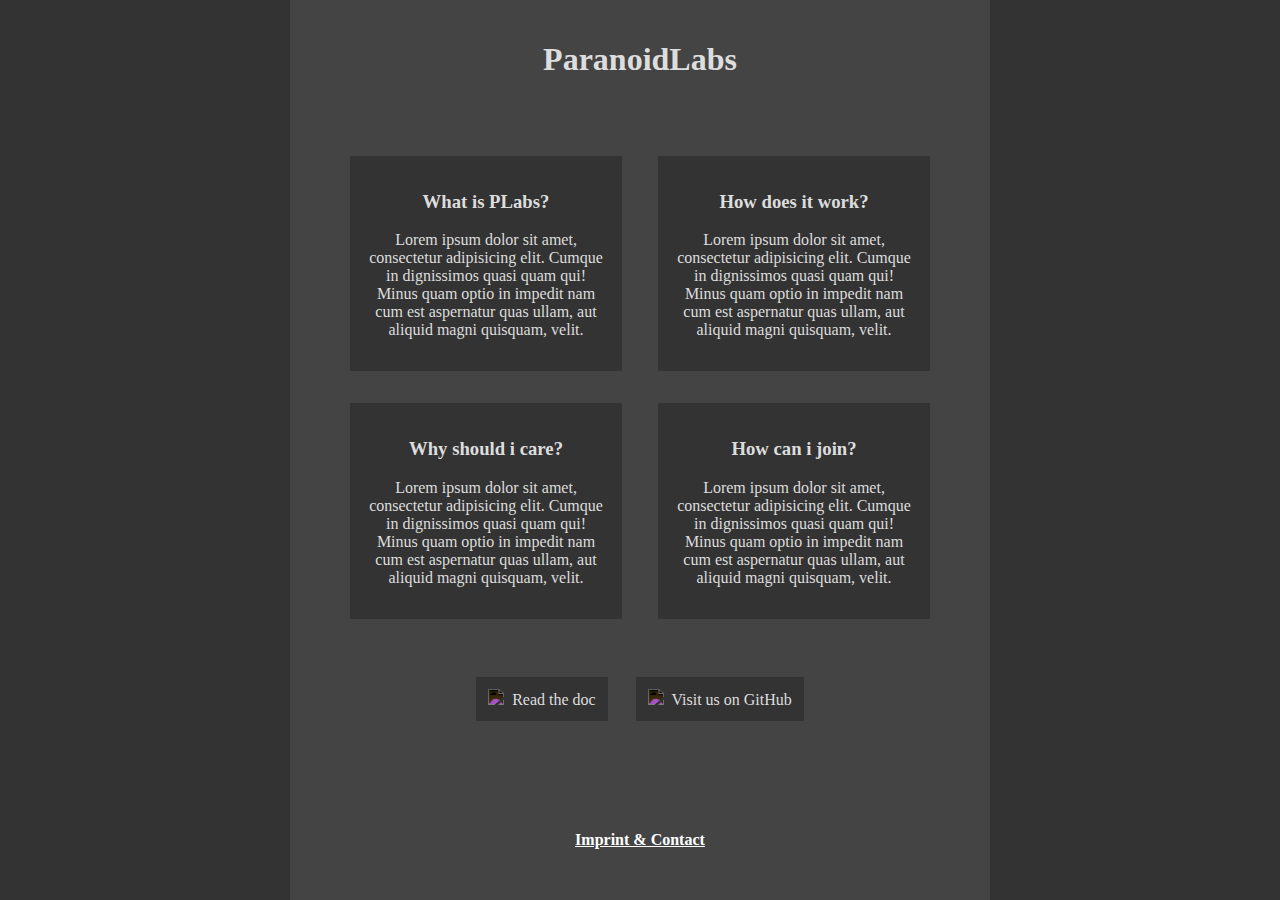
==== index.html @ 6c0e080c "fixed page height" ====
<!DOCTYPE html>
<html>
	<head>
		<meta charset="utf-8" content="text/html" http-equiv="Content-Type">
		<meta name="viewport" content="width=device-width, initial-scale=1, maximum-scale=1">
		<title>ParanoidLabs</title>
		<style>
			html {background: #333}
			body {
				min-height: 100vh;
				background: #444;
				color: #ddd;
				text-align: center;
				max-width: 700px;
				margin: 0 auto;
			}
			header, footer, main {
				padding: 20px;
			}
			
			main{
				min-height: 70vh;
			}
			section {
				margin: 16px;
				padding: 16px;
				display: inline-block;
				max-width: 240px;
				background: #333
			}
			button {
				background: #333;
				border: 0;
				color: #ddd;
				font: 16px bold;
				padding: 12px;
				margin: 42px 12px;
			}
			button:hover {
				background: #3a3a3a;
				cursor: pointer;
			}
			a {color: #fff}
		</style>
	</head>
	<body>
		<header>
			<h1>ParanoidLabs</h1>
		</header>
		<main>
			<section>
				<h3>What is PLabs?</h3>
				<p>Lorem ipsum dolor sit amet, consectetur adipisicing elit. Cumque in dignissimos quasi quam qui! Minus quam optio in impedit nam cum est aspernatur quas ullam, aut aliquid magni quisquam, velit.</p>
			</section>
			<section>
				<h3>How does it work?</h3>
				<p>Lorem ipsum dolor sit amet, consectetur adipisicing elit. Cumque in dignissimos quasi quam qui! Minus quam optio in impedit nam cum est aspernatur quas ullam, aut aliquid magni quisquam, velit.</p>
			</section>
			<section>
				<h3>Why should i care?</h3>
				<p>Lorem ipsum dolor sit amet, consectetur adipisicing elit. Cumque in dignissimos quasi quam qui! Minus quam optio in impedit nam cum est aspernatur quas ullam, aut aliquid magni quisquam, velit.</p>
			</section>
			<section>
				<h3>How can i join?</h3>
				<p>Lorem ipsum dolor sit amet, consectetur adipisicing elit. Cumque in dignissimos quasi quam qui! Minus quam optio in impedit nam cum est aspernatur quas ullam, aut aliquid magni quisquam, velit.</p>
			</section>
			<button><img src="http://cdn.onlinewebfonts.com/svg/img_77564.svg" style="height:1em;filter:invert(100%)">&nbsp; Read the doc</button>
			<button><img src="https://image.flaticon.com/icons/svg/25/25231.svg" style="height:1em;filter:invert(100%)">&nbsp; Visit us on GitHub</button>
		</main>
		<footer>
			<h4> <a href="meta.html">Imprint &amp; Contact</a> </h4>
		</footer>
	</body>
</html>
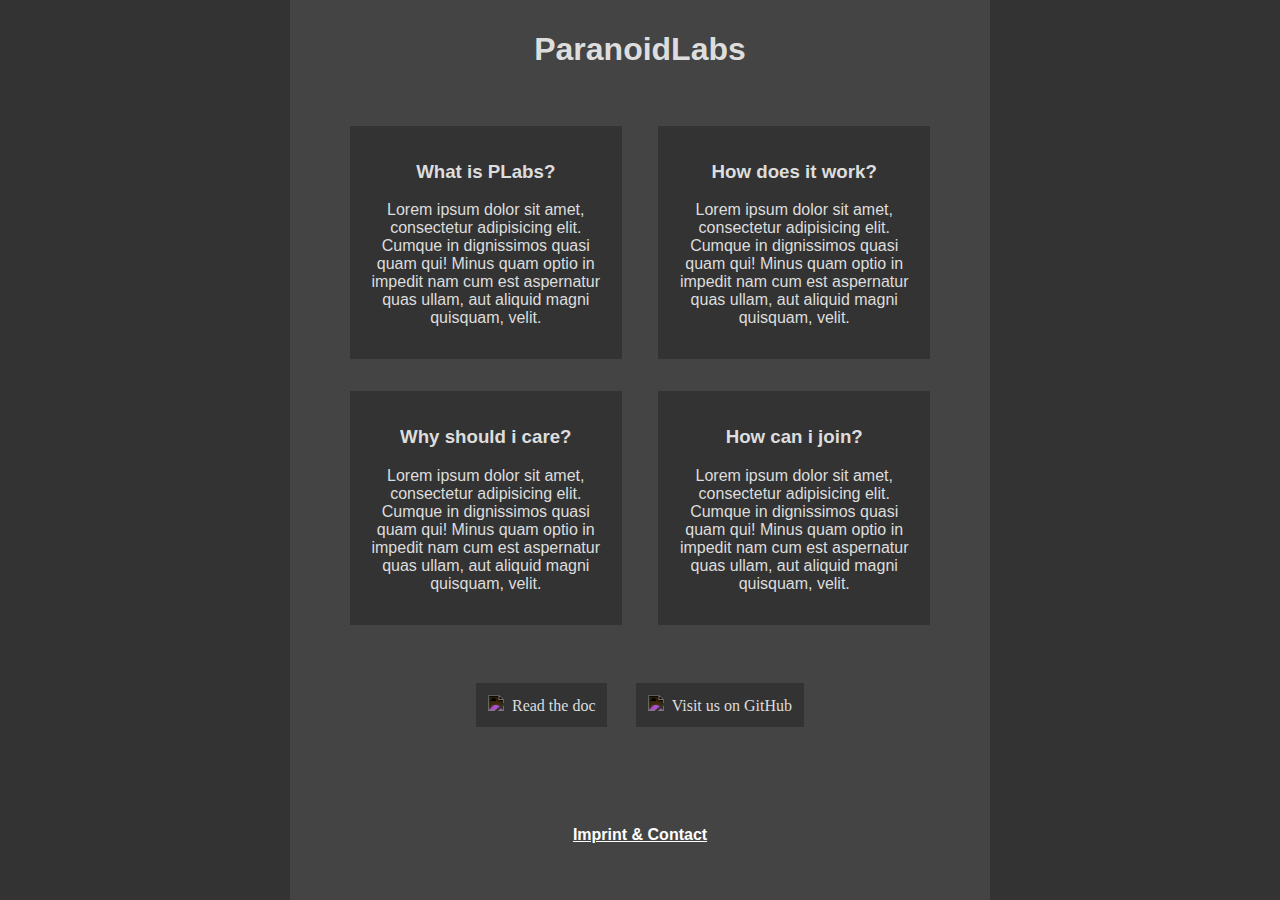
==== commit 9edc7a9f: "fixed firefox spacing" ====
--- a/index.html
+++ b/index.html
@@ -7,6 +7,7 @@
 		<style>
 			html {background: #333}
 			body {
+				font-family: sans-serif;
 				min-height: 100vh;
 				background: #444;
 				color: #ddd;
@@ -15,11 +16,10 @@
 				margin: 0 auto;
 			}
 			header, footer, main {
-				padding: 20px;
+				padding: 10px 20px;
 			}
-			
 			main{
-				min-height: 70vh;
+				min-height: 75vh;
 			}
 			section {
 				margin: 16px;
@@ -34,7 +34,7 @@
 				color: #ddd;
 				font: 16px bold;
 				padding: 12px;
-				margin: 42px 12px;
+				margin: 42px 12px 12px;
 			}
 			button:hover {
 				background: #3a3a3a;
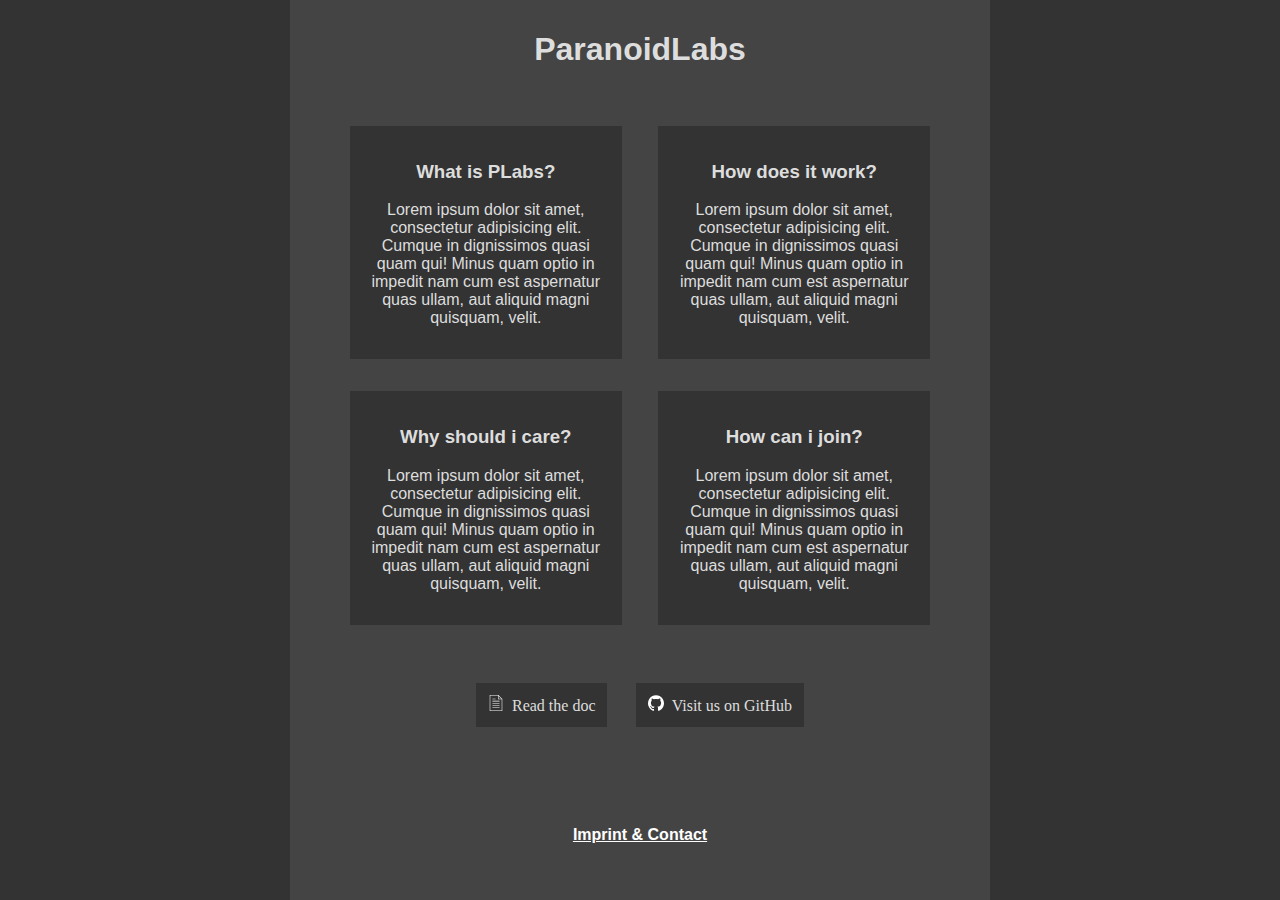
==== commit d728d8fe: "new icons and proper licensing" ====
--- a/index.html
+++ b/index.html
@@ -41,6 +41,7 @@
 				cursor: pointer;
 			}
 			a {color: #fff}
+			img {height: 1em}
 		</style>
 	</head>
 	<body>
@@ -64,8 +65,8 @@
 				<h3>How can i join?</h3>
 				<p>Lorem ipsum dolor sit amet, consectetur adipisicing elit. Cumque in dignissimos quasi quam qui! Minus quam optio in impedit nam cum est aspernatur quas ullam, aut aliquid magni quisquam, velit.</p>
 			</section>
-			<button><img src="http://cdn.onlinewebfonts.com/svg/img_77564.svg" style="height:1em;filter:invert(100%)">&nbsp; Read the doc</button>
-			<button><img src="https://image.flaticon.com/icons/svg/25/25231.svg" style="height:1em;filter:invert(100%)">&nbsp; Visit us on GitHub</button>
+			<button><img src="file.svg">&nbsp; Read the doc</button>
+			<button><img src="github-logo.svg">&nbsp; Visit us on GitHub</button>
 		</main>
 		<footer>
 			<h4> <a href="meta.html">Imprint &amp; Contact</a> </h4>
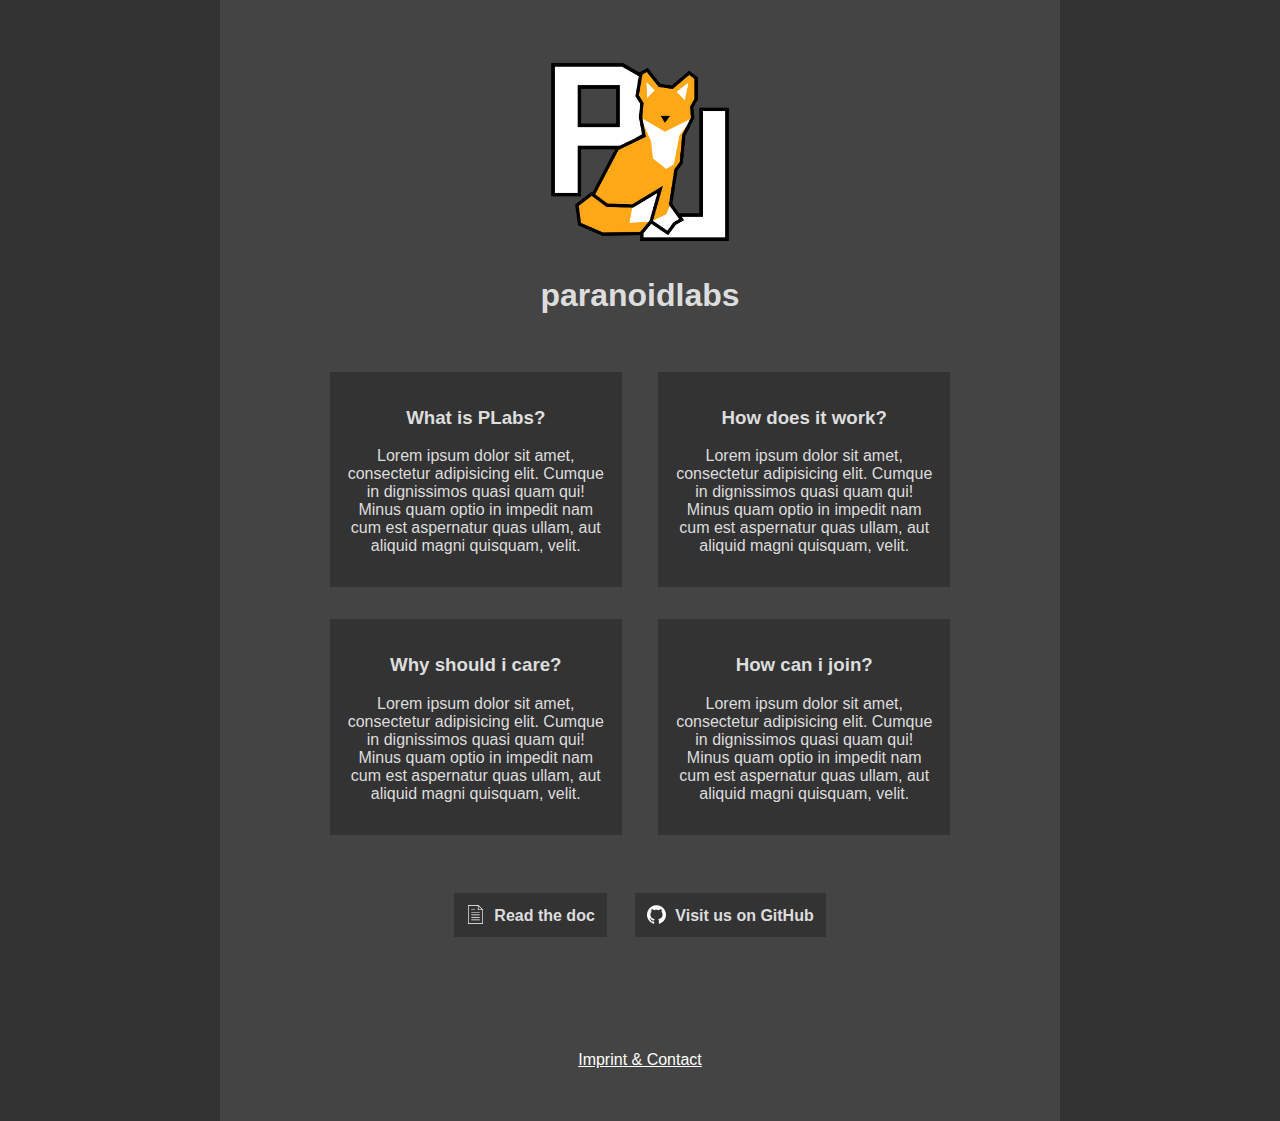
==== commit f47d027c: "little changes and logo" ====
--- a/index.html
+++ b/index.html
@@ -3,36 +3,45 @@
 	<head>
 		<meta charset="utf-8" content="text/html" http-equiv="Content-Type">
 		<meta name="viewport" content="width=device-width, initial-scale=1, maximum-scale=1">
-		<title>ParanoidLabs</title>
+		<title>paranoidlabs</title>
 		<style>
-			html {background: #333}
+			html {
+				background: #333
+			}
 			body {
 				font-family: sans-serif;
 				min-height: 100vh;
 				background: #444;
 				color: #ddd;
 				text-align: center;
-				max-width: 700px;
+				max-width: 840px;
 				margin: 0 auto;
+				padding: 42px 0;
 			}
 			header, footer, main {
 				padding: 10px 20px;
 			}
-			main{
+			header img {
+				width: 80%;
+				max-width: 200px;
+			}
+			main {
 				min-height: 75vh;
 			}
 			section {
 				margin: 16px;
 				padding: 16px;
 				display: inline-block;
-				max-width: 240px;
+				max-width: 260px;
 				background: #333
 			}
 			button {
+				font-family: sans-serif;
 				background: #333;
 				border: 0;
 				color: #ddd;
-				font: 16px bold;
+				font-size: 16px;
+				font-weight: bold;
 				padding: 12px;
 				margin: 42px 12px 12px;
 			}
@@ -40,13 +49,19 @@
 				background: #3a3a3a;
 				cursor: pointer;
 			}
-			a {color: #fff}
-			img {height: 1em}
+			a {
+				color: #fff;
+			}
+			button img {
+				height: 1.2em;
+				margin-bottom: -.2em;
+			}
 		</style>
 	</head>
 	<body>
 		<header>
-			<h1>ParanoidLabs</h1>
+			<img src="logo_bg.png">
+			<h1>paranoidlabs</h1>
 		</header>
 		<main>
 			<section>
@@ -65,11 +80,12 @@
 				<h3>How can i join?</h3>
 				<p>Lorem ipsum dolor sit amet, consectetur adipisicing elit. Cumque in dignissimos quasi quam qui! Minus quam optio in impedit nam cum est aspernatur quas ullam, aut aliquid magni quisquam, velit.</p>
 			</section>
+			<br>
 			<button><img src="file.svg">&nbsp; Read the doc</button>
 			<button><img src="github-logo.svg">&nbsp; Visit us on GitHub</button>
 		</main>
 		<footer>
-			<h4> <a href="meta.html">Imprint &amp; Contact</a> </h4>
+			<a href="meta.html">Imprint &amp; Contact</a>
 		</footer>
 	</body>
 </html>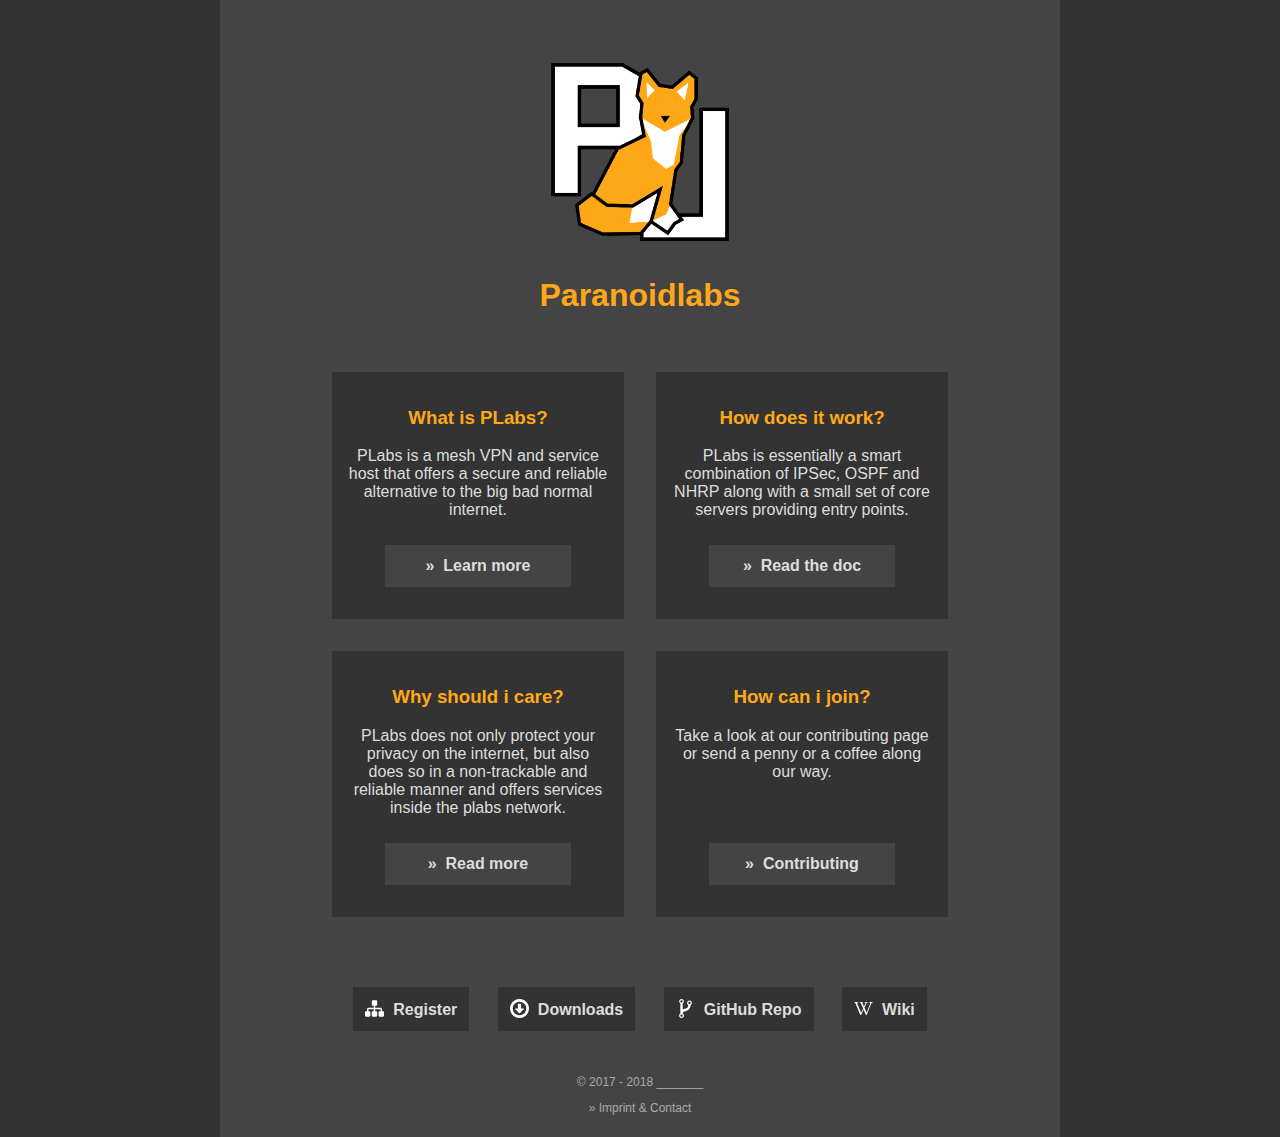
==== commit 8a010ee9: "new icons, new colors and new buttons" ====
--- a/index.html
+++ b/index.html
@@ -3,12 +3,13 @@
 	<head>
 		<meta charset="utf-8" content="text/html" http-equiv="Content-Type">
 		<meta name="viewport" content="width=device-width, initial-scale=1, maximum-scale=1">
-		<title>paranoidlabs</title>
+		<title>Paranoidlabs</title>
 		<style>
 			html {
-				background: #333
+				background: #333;
 			}
 			body {
+				position: relative;
 				font-family: sans-serif;
 				min-height: 100vh;
 				background: #444;
@@ -25,15 +26,20 @@
 				width: 80%;
 				max-width: 200px;
 			}
+			h1, h2, h3, h4, h5, h6 {
+				color: #ffa817;
+			}
 			main {
-				min-height: 75vh;
+				margin-bottom: 42px;
 			}
 			section {
+				position: relative;
 				margin: 16px;
 				padding: 16px;
 				display: inline-block;
 				max-width: 260px;
-				background: #333
+				background: #333;
+				padding-bottom: 84px;
 			}
 			button {
 				font-family: sans-serif;
@@ -43,49 +49,82 @@
 				font-size: 16px;
 				font-weight: bold;
 				padding: 12px;
-				margin: 42px 12px 12px;
+				margin: 12px;
 			}
 			button:hover {
 				background: #3a3a3a;
 				cursor: pointer;
 			}
+			section button {
+				position: absolute;
+				background: #444;
+				width: 64%;
+				margin: 0 auto;
+				left: 0;
+				right: 0;
+				bottom: 32px;
+			}
 			a {
-				color: #fff;
+				color: inherit;
+				text-decoration: inherit;
 			}
 			button img {
 				height: 1.2em;
 				margin-bottom: -.2em;
+			}
+			.qgrid {
+				display: flex;
+				flex-wrap: wrap;
+				justify-content: center;
+				margin-bottom: 42px;
+			}
+			footer {
+				position: absolute;
+				font-size: 12px;
+				color: #aaa;
+				margin: 0 auto;
+				left: 0;
+				right: 0;
+				bottom: 0;
 			}
 		</style>
 	</head>
 	<body>
 		<header>
 			<img src="logo_bg.png">
-			<h1>paranoidlabs</h1>
+			<h1>Paranoidlabs</h1>
 		</header>
 		<main>
-			<section>
-				<h3>What is PLabs?</h3>
-				<p>Lorem ipsum dolor sit amet, consectetur adipisicing elit. Cumque in dignissimos quasi quam qui! Minus quam optio in impedit nam cum est aspernatur quas ullam, aut aliquid magni quisquam, velit.</p>
-			</section>
-			<section>
-				<h3>How does it work?</h3>
-				<p>Lorem ipsum dolor sit amet, consectetur adipisicing elit. Cumque in dignissimos quasi quam qui! Minus quam optio in impedit nam cum est aspernatur quas ullam, aut aliquid magni quisquam, velit.</p>
-			</section>
-			<section>
-				<h3>Why should i care?</h3>
-				<p>Lorem ipsum dolor sit amet, consectetur adipisicing elit. Cumque in dignissimos quasi quam qui! Minus quam optio in impedit nam cum est aspernatur quas ullam, aut aliquid magni quisquam, velit.</p>
-			</section>
-			<section>
-				<h3>How can i join?</h3>
-				<p>Lorem ipsum dolor sit amet, consectetur adipisicing elit. Cumque in dignissimos quasi quam qui! Minus quam optio in impedit nam cum est aspernatur quas ullam, aut aliquid magni quisquam, velit.</p>
-			</section>
-			<br>
-			<button><img src="file.svg">&nbsp; Read the doc</button>
-			<button><img src="github-logo.svg">&nbsp; Visit us on GitHub</button>
+			<div class="qgrid">
+				<section>
+					<h3>What is PLabs?</h3>
+					<p>PLabs is a mesh VPN and service host that offers a secure and reliable alternative to the big bad normal internet.</p>
+					<a href="aboutplabs.html"><button>&raquo;&nbsp; Learn more</button></a>
+				</section>
+				<section>
+					<h3>How does it work?</h3>
+					<p>PLabs is essentially a smart combination of IPSec, OSPF and NHRP along with a small set of core servers providing entry points.</p>
+					<a href="https://wiki.paranoidlabs.org/Tech%20Overview"><button>&raquo;&nbsp; Read the doc</button></a>
+				</section>
+				<section>
+					<h3>Why should i care?</h3>
+					<p>PLabs does not only protect your privacy on the internet, but also does so in a non-trackable and reliable manner and offers services inside the plabs network.</p>
+					<a href="aboutplabs.html"><button>&raquo;&nbsp; Read more</button></a>
+				</section>
+				<section>
+					<h3>How can i join?</h3>
+					<p>Take a look at our contributing page or send a penny or a coffee along our way.</p>
+					<a href="contributing.html"><button>&raquo;&nbsp; Contributing</button></a>
+				</section>
+			</div>
+			<a href="register.html"><button><img src="register.svg">&nbsp; Register</button></a>
+			<a href="download.html"><button><img src="download.svg">&nbsp; Downloads</button></a>
+			<a href="https://github.com/paranoidlabs"><button><img src="git.svg">&nbsp; GitHub Repo</button></a>
+			<a href="https://wiki.paranoidlabs.org"><button><img src="wiki.svg">&nbsp; Wiki</button></a>
 		</main>
 		<footer>
-			<a href="meta.html">Imprint &amp; Contact</a>
+			<p>&copy; 2017 - 2018 _______</p>
+			<p><a href="meta.html">&raquo;&nbsp;Imprint &amp; Contact</a></p>
 		</footer>
 	</body>
 </html>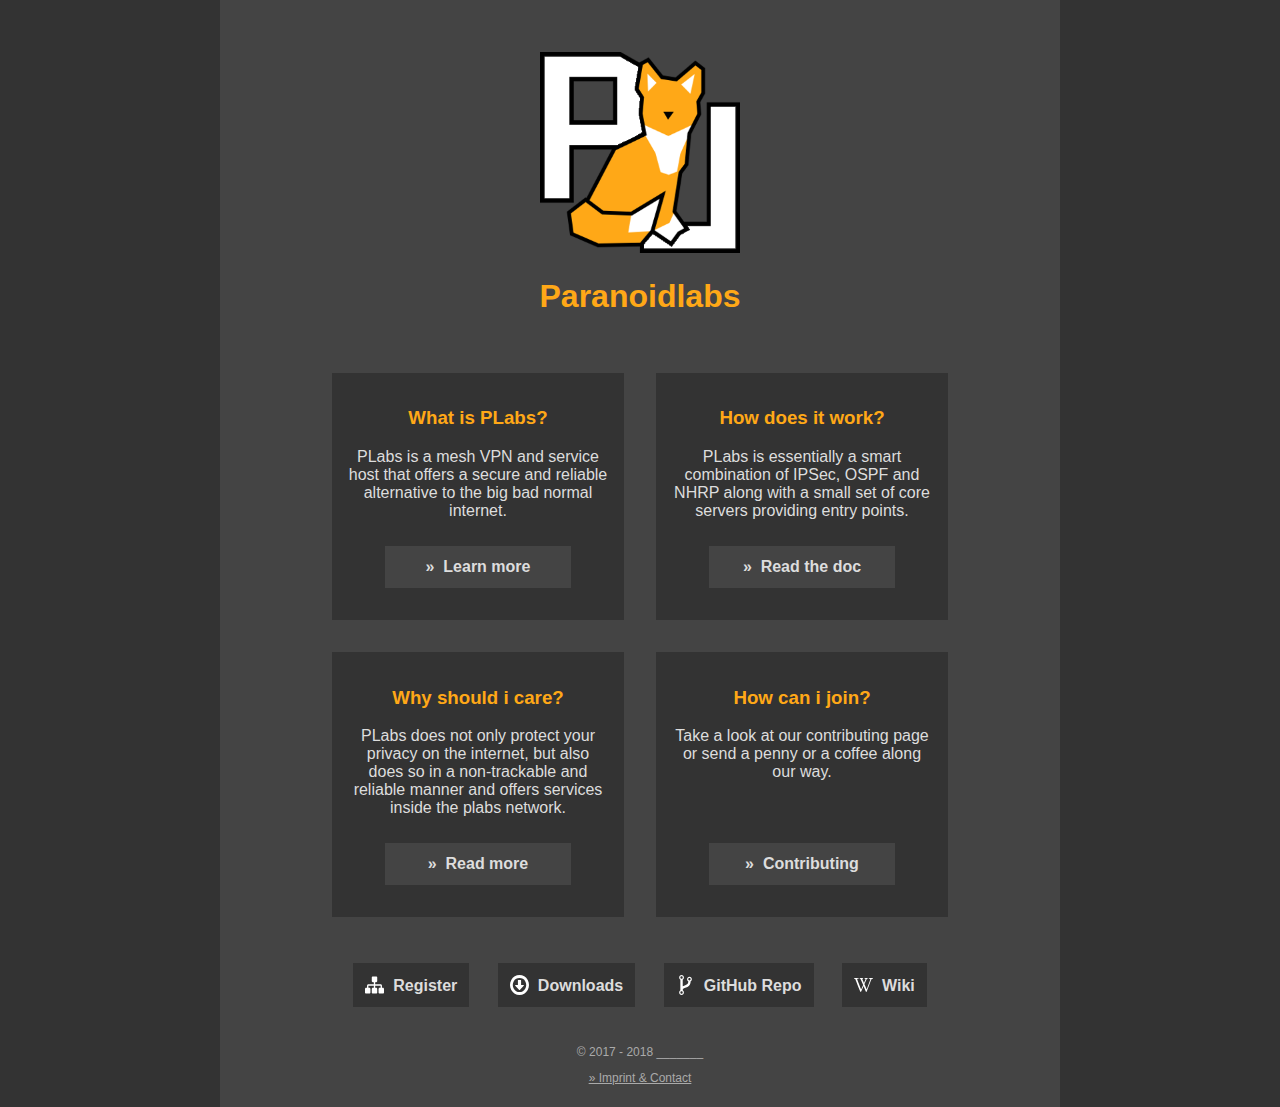
==== commit ae7348e2: "move css to style.css to comply with CSP" ====
--- a/index.html
+++ b/index.html
@@ -3,95 +3,12 @@
 	<head>
 		<meta charset="utf-8" content="text/html" http-equiv="Content-Type">
 		<meta name="viewport" content="width=device-width, initial-scale=1, maximum-scale=1">
+		<link href="style.css" rel="stylesheet" type="text/css">
 		<title>Paranoidlabs</title>
-		<style>
-			html {
-				background: #333;
-			}
-			body {
-				position: relative;
-				font-family: sans-serif;
-				min-height: 100vh;
-				background: #444;
-				color: #ddd;
-				text-align: center;
-				max-width: 840px;
-				margin: 0 auto;
-				padding: 42px 0;
-			}
-			header, footer, main {
-				padding: 10px 20px;
-			}
-			header img {
-				width: 80%;
-				max-width: 200px;
-			}
-			h1, h2, h3, h4, h5, h6 {
-				color: #ffa817;
-			}
-			main {
-				margin-bottom: 42px;
-			}
-			section {
-				position: relative;
-				margin: 16px;
-				padding: 16px;
-				display: inline-block;
-				max-width: 260px;
-				background: #333;
-				padding-bottom: 84px;
-			}
-			button {
-				font-family: sans-serif;
-				background: #333;
-				border: 0;
-				color: #ddd;
-				font-size: 16px;
-				font-weight: bold;
-				padding: 12px;
-				margin: 12px;
-			}
-			button:hover {
-				background: #3a3a3a;
-				cursor: pointer;
-			}
-			section button {
-				position: absolute;
-				background: #444;
-				width: 64%;
-				margin: 0 auto;
-				left: 0;
-				right: 0;
-				bottom: 32px;
-			}
-			a {
-				color: inherit;
-				text-decoration: inherit;
-			}
-			button img {
-				height: 1.2em;
-				margin-bottom: -.2em;
-			}
-			.qgrid {
-				display: flex;
-				flex-wrap: wrap;
-				justify-content: center;
-				margin-bottom: 42px;
-			}
-			footer {
-				position: absolute;
-				font-size: 12px;
-				color: #aaa;
-				margin: 0 auto;
-				left: 0;
-				right: 0;
-				bottom: 0;
-			}
-		</style>
 	</head>
 	<body>
 		<header>
-			<img src="logo_bg.png">
+			<img src="logo_web.png">
 			<h1>Paranoidlabs</h1>
 		</header>
 		<main>
@@ -117,10 +34,12 @@
 					<a href="contributing.html"><button>&raquo;&nbsp; Contributing</button></a>
 				</section>
 			</div>
+			<br>
 			<a href="register.html"><button><img src="register.svg">&nbsp; Register</button></a>
 			<a href="download.html"><button><img src="download.svg">&nbsp; Downloads</button></a>
 			<a href="https://github.com/paranoidlabs"><button><img src="git.svg">&nbsp; GitHub Repo</button></a>
 			<a href="https://wiki.paranoidlabs.org"><button><img src="wiki.svg">&nbsp; Wiki</button></a>
+			<br><br><br>
 		</main>
 		<footer>
 			<p>&copy; 2017 - 2018 _______</p>
--- a/style.css
+++ b/style.css
@@ -0,0 +1,77 @@
+html {
+	background: #333;
+}
+body {
+	position: relative;
+	font-family: sans-serif;
+	min-height: 100vh;
+	background: #444;
+	color: #ddd;
+	text-align: center;
+	max-width: 840px;
+	margin: 0 auto;
+	padding: 42px 0;
+}
+header, footer, main {
+	padding: 10px 20px;
+}
+header img {
+	width: 80%;
+	max-width: 200px;
+}
+h1, h2, h3, h4, h5, h6 {
+	color: #ffa817;
+}
+section {
+	position: relative;
+	margin: 16px;
+	padding: 16px;
+	display: inline-block;
+	max-width: 260px;
+	background: #333;
+	padding-bottom: 84px;
+}
+button {
+	font-family: sans-serif;
+	background: #333;
+	border: 0;
+	color: #ddd;
+	font-size: 16px;
+	font-weight: bold;
+	padding: 12px;
+	margin: 12px;
+}
+button:hover {
+	background: #3a3a3a;
+	cursor: pointer;
+}
+section button {
+	position: absolute;
+	background: #444;
+	width: 64%;
+	margin: 0 auto;
+	left: 0;
+	right: 0;
+	bottom: 32px;
+}
+a {
+	color: inherit;
+}
+button img {
+	height: 1.2em;
+	margin-bottom: -.2em;
+}
+.qgrid {
+	display: flex;
+	flex-wrap: wrap;
+	justify-content: center;
+}
+footer {
+	position: absolute;
+	font-size: 12px;
+	color: #aaa;
+	margin: 0 auto;
+	left: 0;
+	right: 0;
+	bottom: 0;
+}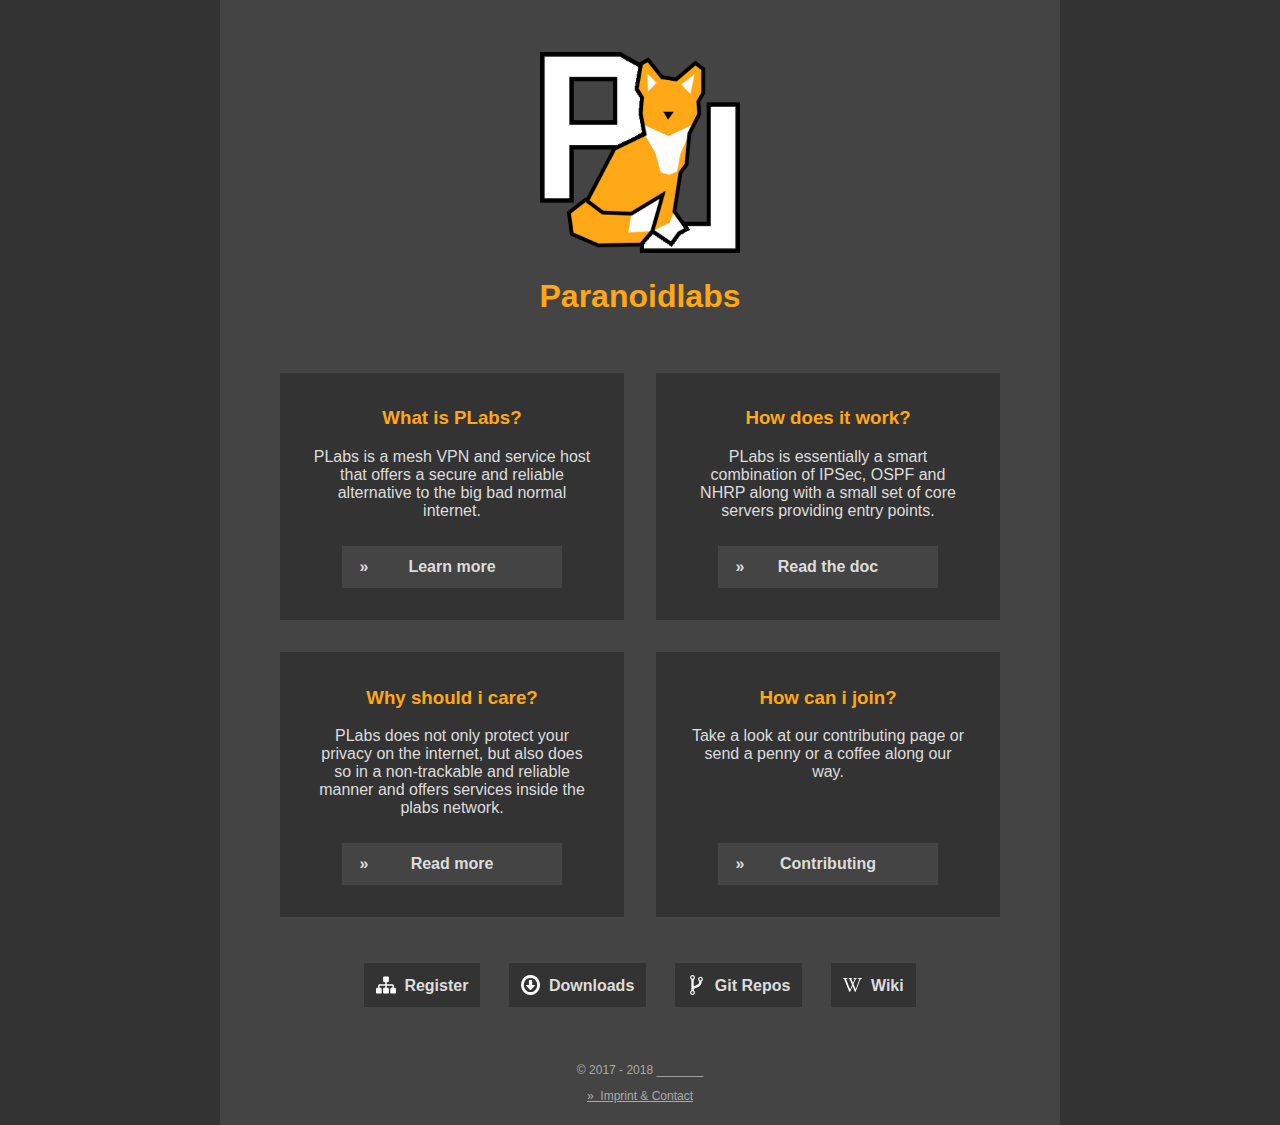
==== commit 52451682: "added placeholder subpages and improved spacings and buttons" ====
--- a/index.html
+++ b/index.html
@@ -16,34 +16,35 @@
 				<section>
 					<h3>What is PLabs?</h3>
 					<p>PLabs is a mesh VPN and service host that offers a secure and reliable alternative to the big bad normal internet.</p>
-					<a href="aboutplabs.html"><button>&raquo;&nbsp; Learn more</button></a>
+					<a href="aboutplabs.html"><button>Learn more</button></a>
 				</section>
 				<section>
 					<h3>How does it work?</h3>
 					<p>PLabs is essentially a smart combination of IPSec, OSPF and NHRP along with a small set of core servers providing entry points.</p>
-					<a href="https://wiki.paranoidlabs.org/Tech%20Overview"><button>&raquo;&nbsp; Read the doc</button></a>
+					<a href="//wiki.paranoidlabs.org/Tech%20Overview"><button>Read the doc</button></a>
 				</section>
 				<section>
 					<h3>Why should i care?</h3>
 					<p>PLabs does not only protect your privacy on the internet, but also does so in a non-trackable and reliable manner and offers services inside the plabs network.</p>
-					<a href="aboutplabs.html"><button>&raquo;&nbsp; Read more</button></a>
+					<a href="aboutplabs.html"><button>Read more</button></a>
 				</section>
 				<section>
 					<h3>How can i join?</h3>
 					<p>Take a look at our contributing page or send a penny or a coffee along our way.</p>
-					<a href="contributing.html"><button>&raquo;&nbsp; Contributing</button></a>
+					<a href="contributing.html"><button>Contributing</button></a>
 				</section>
 			</div>
 			<br>
-			<a href="register.html"><button><img src="register.svg">&nbsp; Register</button></a>
-			<a href="download.html"><button><img src="download.svg">&nbsp; Downloads</button></a>
-			<a href="https://github.com/paranoidlabs"><button><img src="git.svg">&nbsp; GitHub Repo</button></a>
-			<a href="https://wiki.paranoidlabs.org"><button><img src="wiki.svg">&nbsp; Wiki</button></a>
-			<br><br><br>
+			<div class="buttonwrapper">
+				<a href="//login.paranoidlabs.org"><button><img src="register.svg">&nbsp; Register</button></a>
+				<a href="download.html"><button><img src="download.svg">&nbsp; Downloads</button></a>
+				<a href="//github.com/paranoidlabs"><button><img src="git.svg">&nbsp; Git Repos</button></a>
+				<a href="//wiki.paranoidlabs.org"><button><img src="wiki.svg">&nbsp; Wiki</button></a>
+			</div>
 		</main>
 		<footer>
 			<p>&copy; 2017 - 2018 _______</p>
-			<p><a href="meta.html">&raquo;&nbsp;Imprint &amp; Contact</a></p>
+			<p><a href="meta.html">&raquo;&nbsp; Imprint &amp; Contact</a></p>
 		</footer>
 	</body>
 </html>--- a/style.css
+++ b/style.css
@@ -4,7 +4,7 @@
 body {
 	position: relative;
 	font-family: sans-serif;
-	min-height: 100vh;
+	min-height: calc(100vh - 85px);
 	background: #444;
 	color: #ddd;
 	text-align: center;
@@ -13,7 +13,11 @@
 	padding: 42px 0;
 }
 header, footer, main {
-	padding: 10px 20px;
+	padding: 10px 4%;
+}
+main {
+	text-align: justify;
+	padding-bottom: 64px;
 }
 header img {
 	width: 80%;
@@ -25,9 +29,9 @@
 section {
 	position: relative;
 	margin: 16px;
-	padding: 16px;
+	padding: 16px 32px;
 	display: inline-block;
-	max-width: 260px;
+	max-width: 280px;
 	background: #333;
 	padding-bottom: 84px;
 }
@@ -40,9 +44,10 @@
 	font-weight: bold;
 	padding: 12px;
 	margin: 12px;
+	transition: .2s all ease-in-out;
 }
 button:hover {
-	background: #3a3a3a;
+	background: #222;
 	cursor: pointer;
 }
 section button {
@@ -54,20 +59,37 @@
 	right: 0;
 	bottom: 32px;
 }
+section button:hover {
+	background: #555;
+}
+section button:before {
+	position: absolute;
+	content: "\00bb";
+	left: 8%;
+	transition: .2s all ease-in-out;
+}
+section button:hover:before {
+	left: 12%;
+}
 a {
 	color: inherit;
-}
-button img {
-	height: 1.2em;
-	margin-bottom: -.2em;
 }
 .qgrid {
 	display: flex;
 	flex-wrap: wrap;
 	justify-content: center;
+	text-align: center;
+}
+.buttonwrapper {
+	text-align: center;
+}
+button img {
+	height: 1.2em;
+	vertical-align: -.2em;
 }
 footer {
 	position: absolute;
+	height: 64px;
 	font-size: 12px;
 	color: #aaa;
 	margin: 0 auto;
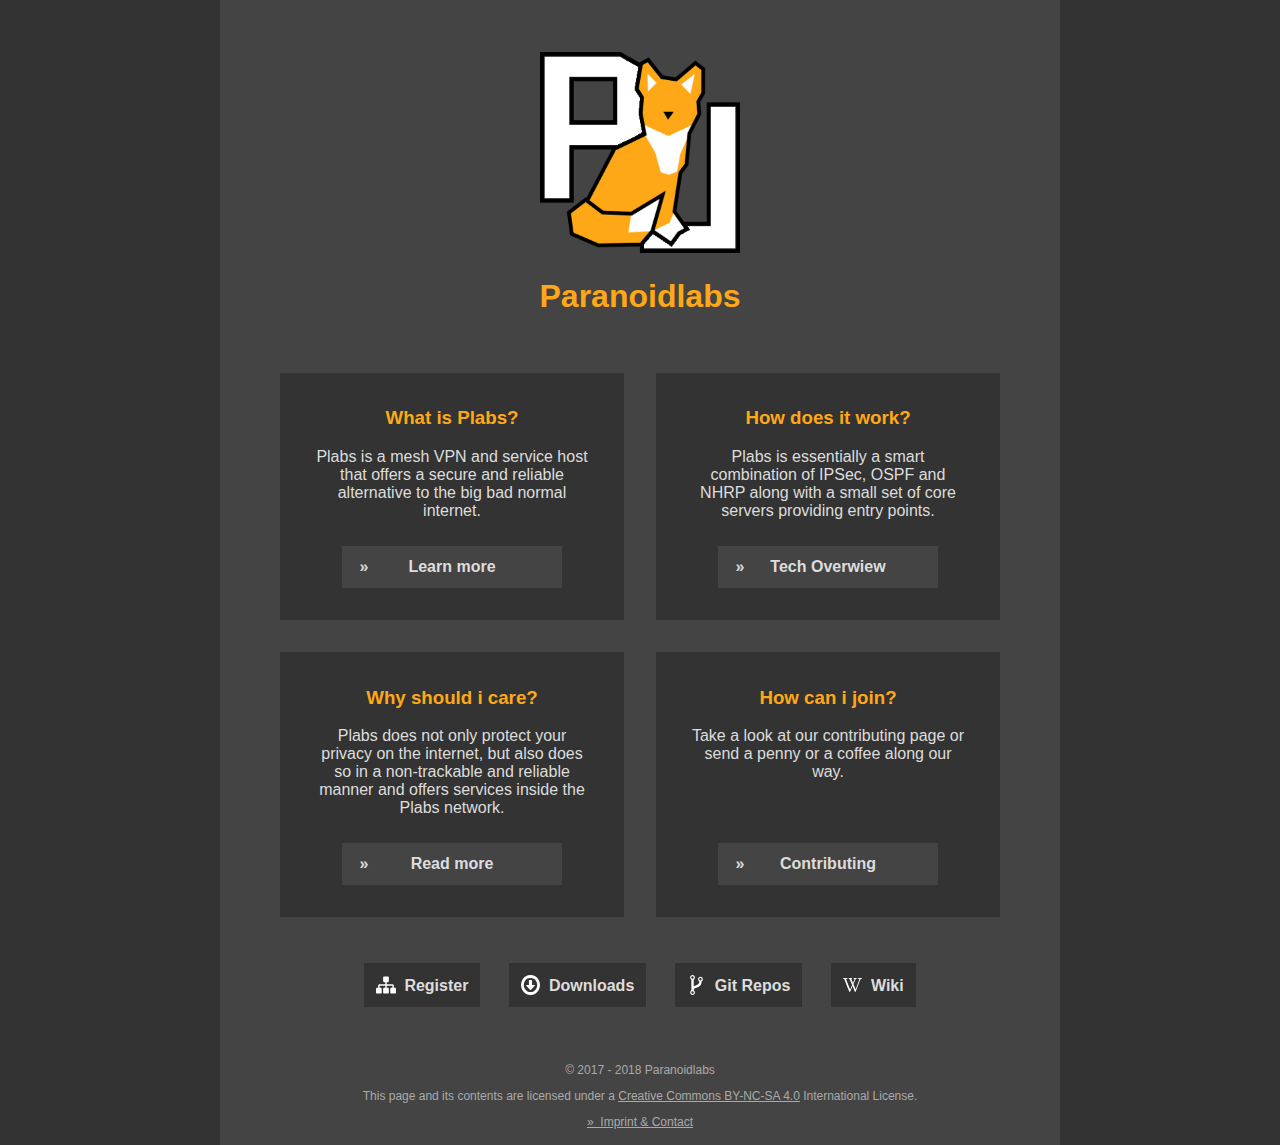
==== commit cbd04fe5: "added CC-BY-SA 4.0 License" ====
--- a/index.html
+++ b/index.html
@@ -14,18 +14,18 @@
 		<main>
 			<div class="qgrid">
 				<section>
-					<h3>What is PLabs?</h3>
-					<p>PLabs is a mesh VPN and service host that offers a secure and reliable alternative to the big bad normal internet.</p>
+					<h3>What is Plabs?</h3>
+					<p>Plabs is a mesh VPN and service host that offers a secure and reliable alternative to the big bad normal internet.</p>
 					<a href="aboutplabs.html"><button>Learn more</button></a>
 				</section>
 				<section>
 					<h3>How does it work?</h3>
-					<p>PLabs is essentially a smart combination of IPSec, OSPF and NHRP along with a small set of core servers providing entry points.</p>
-					<a href="//wiki.paranoidlabs.org/Tech%20Overview"><button>Read the doc</button></a>
+					<p>Plabs is essentially a smart combination of IPSec, OSPF and NHRP along with a small set of core servers providing entry points.</p>
+					<a href="//wiki.paranoidlabs.org/Tech%20Overview"><button>Tech Overwiew</button></a>
 				</section>
 				<section>
 					<h3>Why should i care?</h3>
-					<p>PLabs does not only protect your privacy on the internet, but also does so in a non-trackable and reliable manner and offers services inside the plabs network.</p>
+					<p>Plabs does not only protect your privacy on the internet, but also does so in a non-trackable and reliable manner and offers services inside the Plabs network.</p>
 					<a href="aboutplabs.html"><button>Read more</button></a>
 				</section>
 				<section>
@@ -43,7 +43,8 @@
 			</div>
 		</main>
 		<footer>
-			<p>&copy; 2017 - 2018 _______</p>
+			<p>&copy; 2017 - 2018 Paranoidlabs</p>
+			<p>This page and its contents are licensed under a <a rel="license" href="http://creativecommons.org/licenses/by-nc-sa/4.0/">Creative Commons BY-NC-SA 4.0</a> International License.</p>
 			<p><a href="meta.html">&raquo;&nbsp; Imprint &amp; Contact</a></p>
 		</footer>
 	</body>
--- a/style.css
+++ b/style.css
@@ -17,7 +17,7 @@
 }
 main {
 	text-align: justify;
-	padding-bottom: 64px;
+	padding-bottom: 84px;
 }
 header img {
 	width: 80%;
@@ -89,7 +89,7 @@
 }
 footer {
 	position: absolute;
-	height: 64px;
+	height: 84px;
 	font-size: 12px;
 	color: #aaa;
 	margin: 0 auto;
